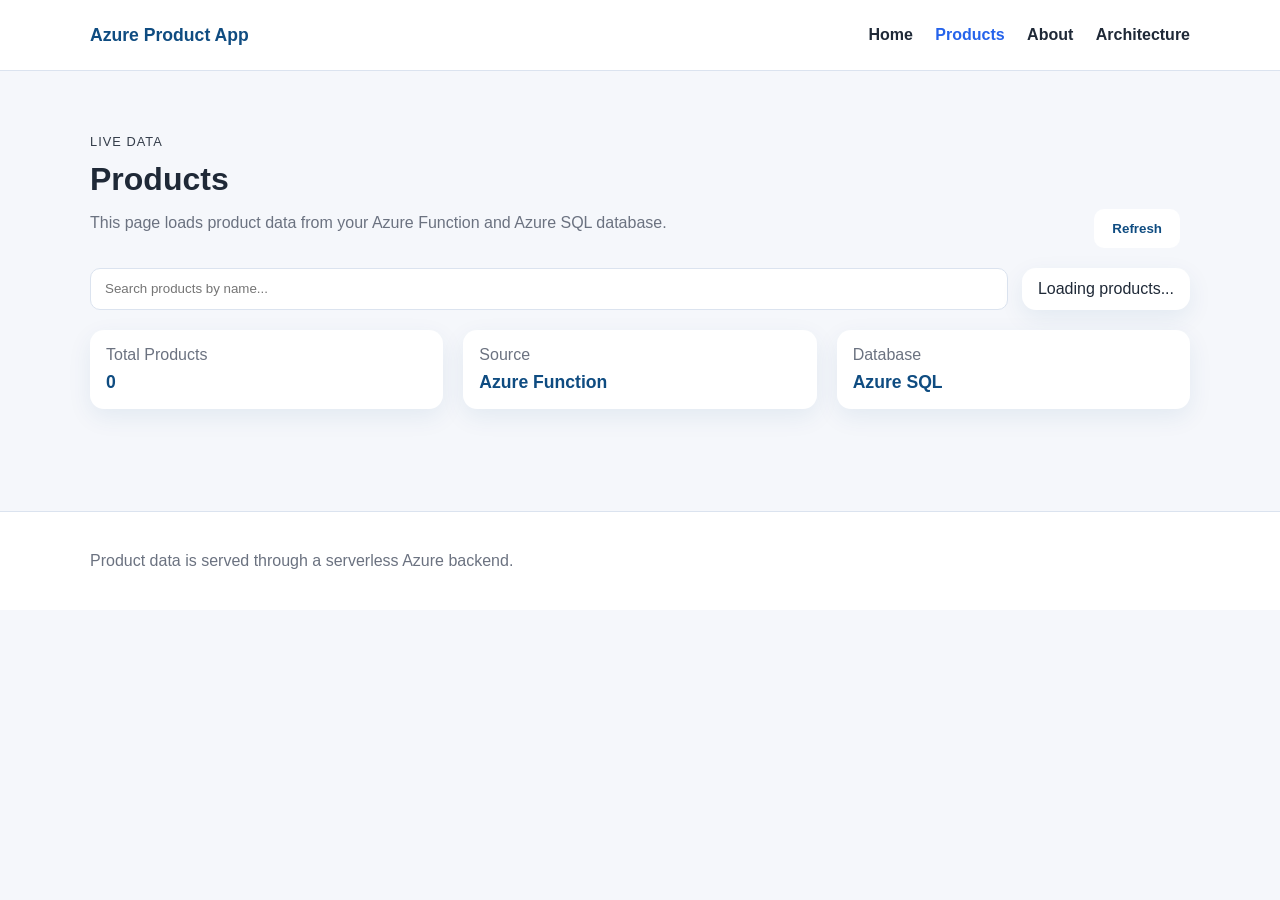
==== products.html @ c84d560e "Upgrade frontend to multi-page project web app Upgrade frontend to multi-page project web app" ====
<!DOCTYPE html>
<html lang="en">
<head>
  <meta charset="UTF-8" />
  <meta name="viewport" content="width=device-width, initial-scale=1.0" />
  <title>Azure Product App | Products</title>
  <link rel="stylesheet" href="styles.css" />
</head>
<body>
  <header class="site-header">
    <div class="container nav">
      <div class="brand">Azure Product App</div>
      <nav>
        <a href="index.html">Home</a>
        <a href="products.html" class="active">Products</a>
        <a href="about.html">About</a>
        <a href="architecture.html">Architecture</a>
      </nav>
    </div>
  </header>

  <main class="section">
    <div class="container">
      <div class="page-header">
        <div>
          <p class="eyebrow">Live Data</p>
          <h1>Products</h1>
          <p class="lead-small">This page loads product data from your Azure Function and Azure SQL database.</p>
        </div>
        <button id="refreshBtn" class="btn btn-primary">Refresh</button>
      </div>

      <div class="toolbar">
        <input id="searchInput" type="text" placeholder="Search products by name..." />
        <div class="status-box">
          <span id="statusMessage">Loading products...</span>
        </div>
      </div>

      <div class="summary-cards">
        <div class="summary-card">
          <span class="summary-label">Total Products</span>
          <span id="productCount" class="summary-value">0</span>
        </div>
        <div class="summary-card">
          <span class="summary-label">Source</span>
          <span class="summary-value">Azure Function</span>
        </div>
        <div class="summary-card">
          <span class="summary-label">Database</span>
          <span class="summary-value">Azure SQL</span>
        </div>
      </div>

      <div id="productGrid" class="product-grid"></div>
    </div>
  </main>

  <footer class="site-footer">
    <div class="container">
      <p>Product data is served through a serverless Azure backend.</p>
    </div>
  </footer>

  <script src="products.js"></script>
</body>
</html>
---- styles.css ----
* {
  box-sizing: border-box;
}

:root {
  --bg: #f5f7fb;
  --surface: #ffffff;
  --text: #1f2937;
  --muted: #6b7280;
  --primary: #0f4c81;
  --primary-2: #2563eb;
  --border: #dbe3ef;
  --shadow: 0 8px 24px rgba(15, 76, 129, 0.08);
}

body {
  margin: 0;
  font-family: Arial, sans-serif;
  background: var(--bg);
  color: var(--text);
}

.container {
  width: min(1100px, calc(100% - 40px));
  margin: 0 auto;
}

.site-header {
  background: #fff;
  border-bottom: 1px solid var(--border);
  position: sticky;
  top: 0;
  z-index: 10;
}

.nav {
  display: flex;
  justify-content: space-between;
  align-items: center;
  min-height: 70px;
}

.brand {
  font-weight: 700;
  color: var(--primary);
  font-size: 1.1rem;
}

nav a {
  margin-left: 18px;
  text-decoration: none;
  color: var(--text);
  font-weight: 600;
}

nav a.active,
nav a:hover {
  color: var(--primary-2);
}

.hero {
  background: linear-gradient(135deg, #0f4c81, #2563eb);
  color: white;
  padding: 70px 0;
}

.hero-grid {
  display: grid;
  grid-template-columns: 1.3fr 1fr;
  gap: 28px;
  align-items: center;
}

.eyebrow {
  text-transform: uppercase;
  letter-spacing: 0.08em;
  font-size: 0.8rem;
  opacity: 0.9;
  margin-bottom: 12px;
}

.hero h1,
.page-header h1,
.prose-card h1 {
  margin: 0 0 16px;
  line-height: 1.15;
}

.lead {
  font-size: 1.05rem;
  line-height: 1.7;
  max-width: 700px;
}

.lead-small {
  color: var(--muted);
  margin-top: 8px;
}

.hero-actions {
  margin-top: 24px;
}

.btn {
  display: inline-block;
  text-decoration: none;
  border: none;
  border-radius: 10px;
  padding: 12px 18px;
  font-weight: 700;
  cursor: pointer;
}

.btn-primary {
  background: white;
  color: var(--primary);
  margin-right: 10px;
}

.btn-secondary {
  background: rgba(255,255,255,0.12);
  color: white;
  border: 1px solid rgba(255,255,255,0.25);
}

.hero-card,
.feature-card,
.summary-card,
.product-card,
.prose-card,
.status-box {
  background: var(--surface);
  border-radius: 14px;
  box-shadow: var(--shadow);
}

.hero-card {
  color: var(--text);
  padding: 22px;
}

.stats {
  display: grid;
  gap: 14px;
  margin-top: 18px;
}

.stat-card {
  padding: 16px;
  border-radius: 12px;
  background: #f8fbff;
  border: 1px solid var(--border);
}

.stat-number {
  display: block;
  font-size: 1.3rem;
  font-weight: 700;
  color: var(--primary);
}

.stat-label {
  color: var(--muted);
  font-size: 0.95rem;
}

.section {
  padding: 50px 0;
}

.feature-grid,
.summary-cards,
.product-grid {
  display: grid;
  gap: 20px;
}

.feature-grid {
  grid-template-columns: repeat(auto-fit, minmax(220px, 1fr));
}

.feature-card {
  padding: 20px;
}

.page-header {
  display: flex;
  justify-content: space-between;
  align-items: end;
  gap: 20px;
  margin-bottom: 20px;
}

.toolbar {
  display: flex;
  flex-wrap: wrap;
  gap: 14px;
  margin-bottom: 20px;
}

.toolbar input {
  flex: 1;
  min-width: 260px;
  padding: 12px 14px;
  border: 1px solid var(--border);
  border-radius: 10px;
}

.status-box {
  padding: 12px 16px;
  display: flex;
  align-items: center;
}

.summary-cards {
  grid-template-columns: repeat(auto-fit, minmax(180px, 1fr));
  margin-bottom: 22px;
}

.summary-card {
  padding: 16px;
}

.summary-label {
  display: block;
  color: var(--muted);
  margin-bottom: 8px;
}

.summary-value {
  font-size: 1.1rem;
  font-weight: 700;
  color: var(--primary);
}

.product-grid {
  grid-template-columns: repeat(auto-fit, minmax(240px, 1fr));
}

.product-card {
  padding: 18px;
}

.product-card h3 {
  margin-top: 0;
  color: var(--primary);
}

.prose-card {
  padding: 28px;
}

.arch-box {
  margin: 28px 0;
  padding: 24px;
  background: #f8fbff;
  border-radius: 14px;
  border: 1px solid var(--border);
  text-align: center;
}

.arch-step {
  font-weight: 700;
  color: var(--primary);
}

.arch-arrow {
  margin: 10px 0;
  color: var(--muted);
  font-size: 1.2rem;
}

.site-footer {
  border-top: 1px solid var(--border);
  padding: 24px 0;
  color: var(--muted);
  background: #fff;
  margin-top: 30px;
}

.error {
  color: #b91c1c;
  font-weight: 700;
}

@media (max-width: 800px) {
  .hero-grid,
  .page-header {
    grid-template-columns: 1fr;
    display: block;
  }

  .page-header button {
    margin-top: 16px;
  }

  nav a {
    margin-left: 12px;
    font-size: 0.95rem;
  }
}
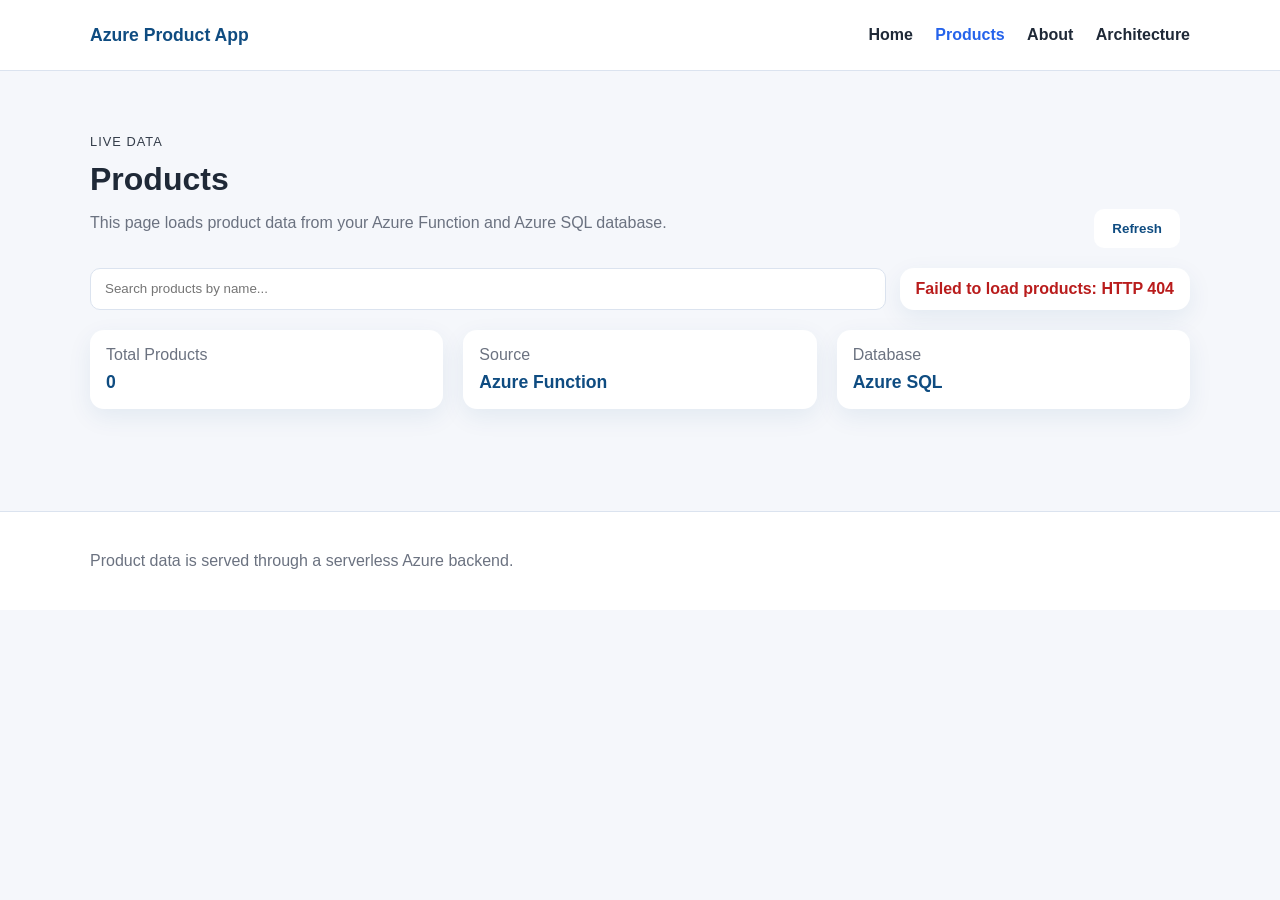
==== commit 23a619ed: "Update products.html" ====
--- a/products.html
+++ b/products.html
@@ -62,6 +62,7 @@
     </div>
   </footer>
 
-  <script src="products.js"></script>
+  <script src="config.js"></script>
+  <script src="product.js"></script>
 </body>
-</html>+</html>
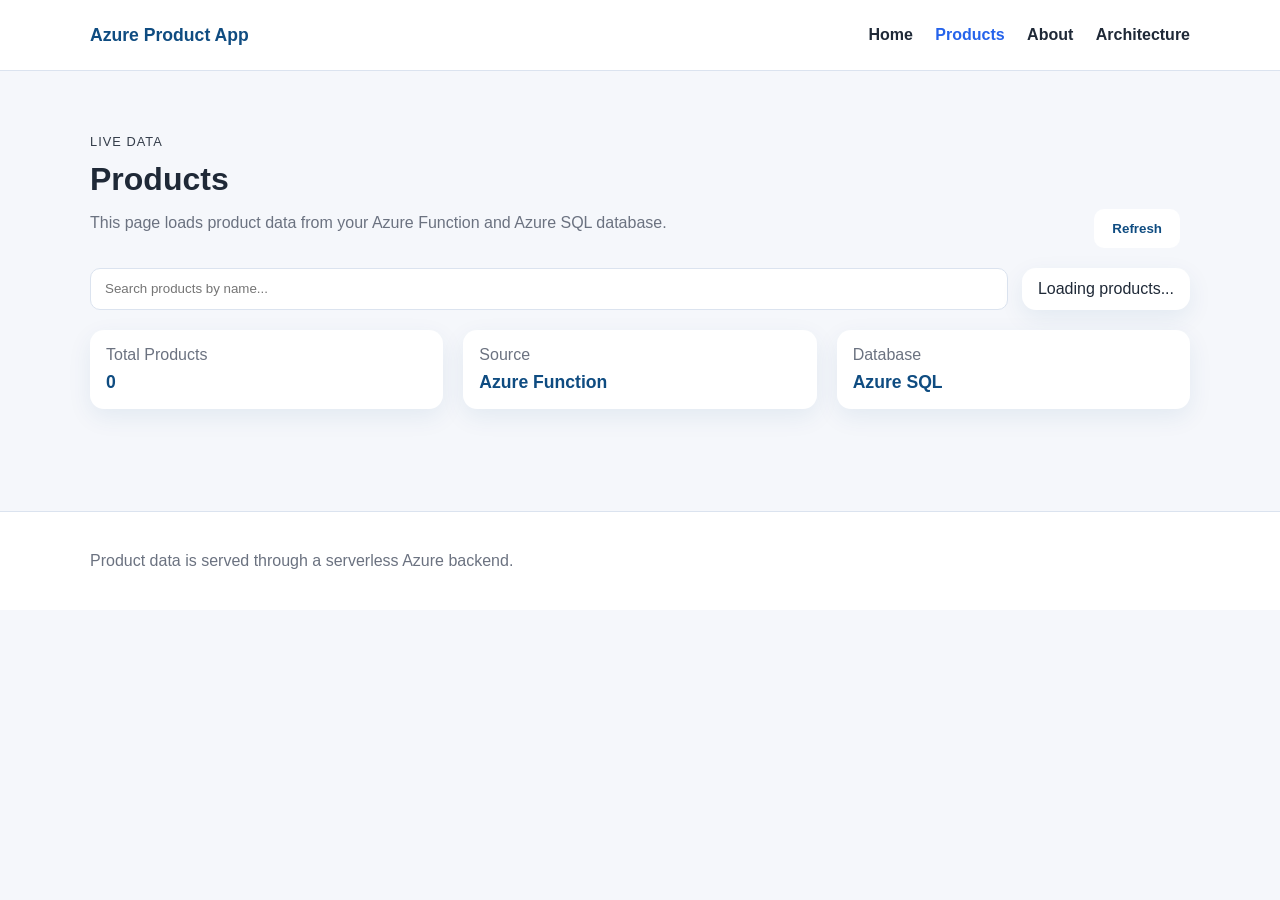
==== commit c0c06b59: "Update products.html" ====
--- a/products.html
+++ b/products.html
@@ -63,6 +63,6 @@
   </footer>
 
   <script src="config.js"></script>
-  <script src="product.js"></script>
+  <script src="products.js"></script>
 </body>
 </html>
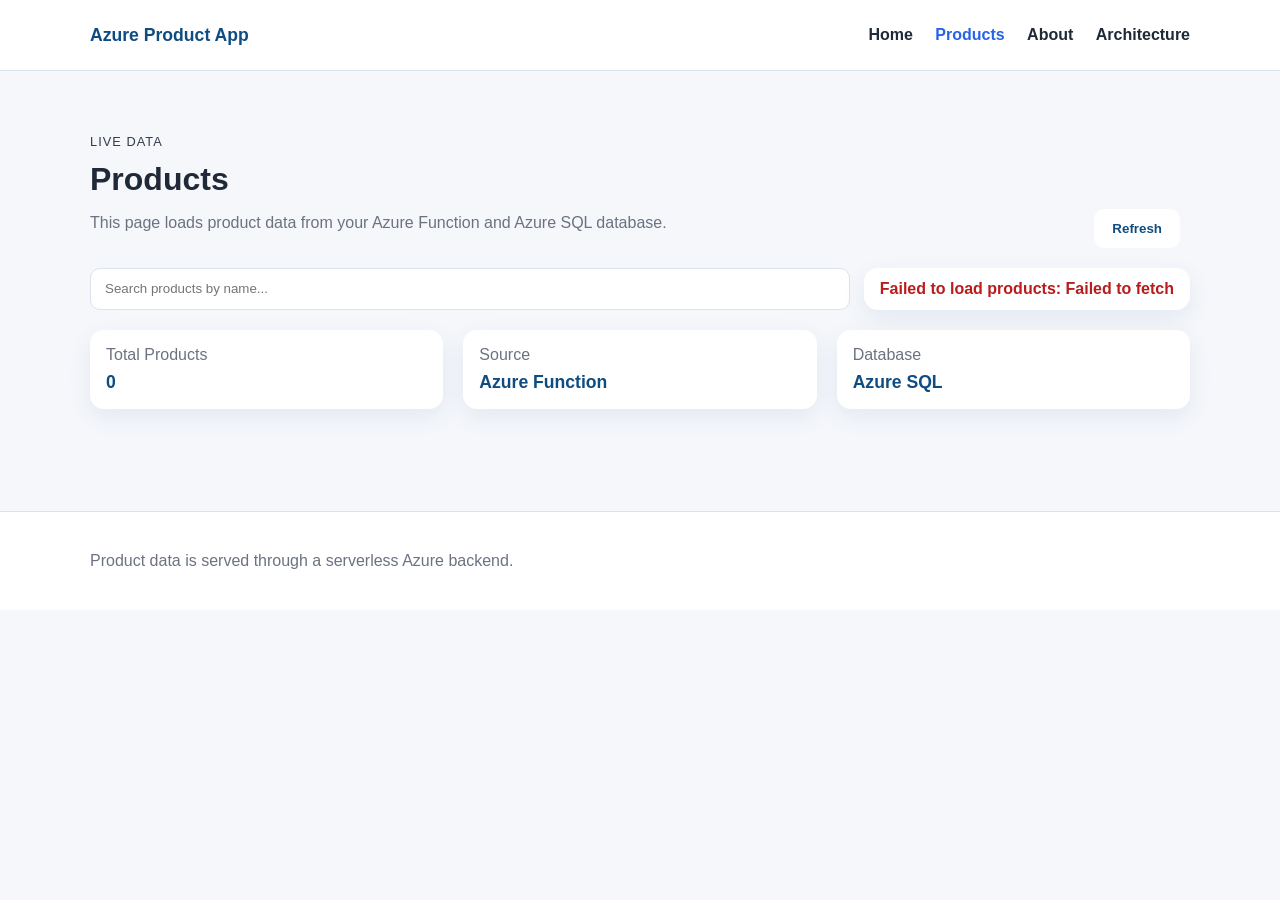
==== commit 435bd012: "Update products.html" ====
--- a/products.html
+++ b/products.html
@@ -63,6 +63,6 @@
   </footer>
 
   <script src="config.js"></script>
-  <script src="products.js"></script>
+  <script src="product.js"></script>
 </body>
 </html>
